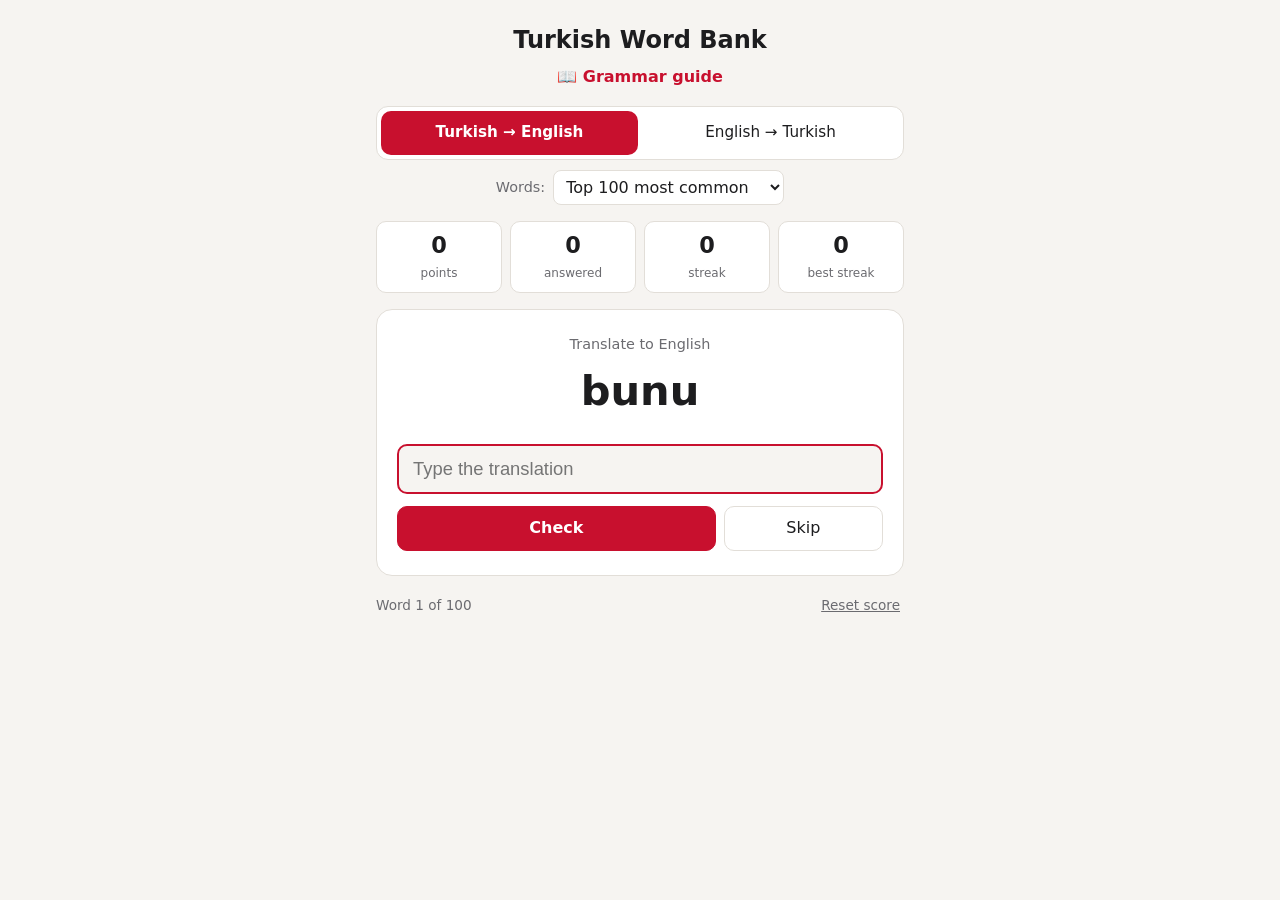
==== index.html @ 8930fc43 "Initial commit: Turkish word bank quiz and grammar guide Co-Authored-By: Claude Opus 5.5 <noreply@an" ====
<!doctype html>
<html lang="en">
<head>
  <meta charset="utf-8">
  <meta name="viewport" content="width=device-width, initial-scale=1, viewport-fit=cover">
  <meta name="theme-color" content="#c8102e">
  <title>Turkish Word Bank</title>
  <link rel="icon" href="data:image/svg+xml,<svg xmlns='http://www.w3.org/2000/svg' viewBox='0 0 100 100'><text y='.9em' font-size='90'>🇹🇷</text></svg>">
  <link rel="stylesheet" href="style.css">
</head>
<body>
  <main class="app">
    <header>
      <h1>Turkish Word Bank</h1>
      <a class="guide-link" href="grammar.html">📖 Grammar guide</a>
      <div class="direction" role="group" aria-label="Translation direction">
        <button type="button" data-dir="tr-en" class="active">Turkish → English</button>
        <button type="button" data-dir="en-tr">English → Turkish</button>
      </div>
      <label class="range">
        Words:
        <select id="range">
          <option value="100">Top 100 most common</option>
          <option value="250">Top 250 most common</option>
          <option value="500">Top 500 most common</option>
          <option value="1000">Top 1000 most common</option>
          <option value="0">All words</option>
        </select>
      </label>
    </header>

    <section class="stats" aria-live="polite">
      <div><span id="score">0</span><small>points</small></div>
      <div><span id="attempts">0</span><small>answered</small></div>
      <div><span id="streak">0</span><small>streak</small></div>
      <div><span id="best">0</span><small>best streak</small></div>
    </section>

    <section class="card">
      <p class="prompt-label" id="promptLabel">Translate to English</p>
      <p class="prompt" id="prompt">…</p>

      <form id="answerForm" autocomplete="off">
        <input id="answer" type="text" inputmode="text" autocapitalize="off" autocorrect="off" spellcheck="false" enterkeyhint="go" placeholder="Type the translation" aria-label="Your translation">
        <div class="tr-keys" id="trKeys" hidden>
          <button type="button">ç</button><button type="button">ğ</button><button type="button">ı</button><button type="button">İ</button><button type="button">ö</button><button type="button">ş</button><button type="button">ü</button>
        </div>
        <div class="actions">
          <button type="submit" id="checkBtn" class="primary">Check</button>
          <button type="button" id="skipBtn">Skip</button>
        </div>
      </form>

      <div id="feedback" class="feedback" hidden></div>
      <div class="after" id="after" hidden>
        <button type="button" id="nextBtn" class="primary">Next word →</button>
      </div>
    </section>

    <footer>
      <span id="progress"></span>
      <button type="button" id="resetBtn" class="link">Reset score</button>
    </footer>
  </main>

  <script src="words.js"></script>
  <script src="app.js"></script>
</body>
</html>
---- style.css ----
:root {
  --bg: #f6f4f1;
  --card: #ffffff;
  --text: #1d1d1f;
  --muted: #6b6b70;
  --border: #e2ded8;
  --accent: #c8102e;
  --accent-text: #ffffff;
  --good: #1f8a4c;
  --good-bg: #e6f4ec;
  --bad: #c0392b;
  --bad-bg: #fbeae8;
  --warn: #9a6400;
  --warn-bg: #fdf1dc;
}

@media (prefers-color-scheme: dark) {
  :root {
    --bg: #141416;
    --card: #1f1f23;
    --text: #f2f2f4;
    --muted: #9a9aa2;
    --border: #33333a;
    --accent: #e0384f;
    --good: #4cc77f;
    --good-bg: #173324;
    --bad: #ff6b5e;
    --bad-bg: #3a1c1a;
    --warn: #f0b44c;
    --warn-bg: #3a2c12;
  }
}

* { box-sizing: border-box; }

html, body { margin: 0; }

body {
  background: var(--bg);
  color: var(--text);
  font-family: system-ui, -apple-system, "Segoe UI", Roboto, sans-serif;
  line-height: 1.4;
  -webkit-text-size-adjust: 100%;
}

.app {
  max-width: 560px;
  margin: 0 auto;
  padding: max(16px, env(safe-area-inset-top)) 16px 32px;
}

header h1 {
  font-size: 1.5rem;
  margin: 8px 0 4px;
  text-align: center;
}

.guide-link {
  display: block;
  width: fit-content;
  margin: 0 auto 14px;
  padding: 4px 10px;
  color: var(--accent);
  font-weight: 600;
  text-decoration: none;
  border-radius: 8px;
}

.guide-link:hover { text-decoration: underline; }

button {
  font: inherit;
  cursor: pointer;
  border: 1px solid var(--border);
  background: var(--card);
  color: var(--text);
  border-radius: 10px;
  padding: 10px 16px;
  min-height: 44px;
}

button.primary {
  background: var(--accent);
  border-color: var(--accent);
  color: var(--accent-text);
  font-weight: 600;
}

button.link {
  border: none;
  background: none;
  color: var(--muted);
  text-decoration: underline;
  padding: 4px;
  min-height: 0;
}

.direction {
  display: grid;
  grid-template-columns: 1fr 1fr;
  gap: 4px;
  padding: 4px;
  background: var(--card);
  border: 1px solid var(--border);
  border-radius: 12px;
}

.direction button {
  border: none;
  background: transparent;
  font-size: 0.95rem;
}

.direction button.active {
  background: var(--accent);
  color: var(--accent-text);
  font-weight: 600;
}

.stats {
  display: grid;
  grid-template-columns: repeat(4, 1fr);
  gap: 8px;
  margin: 16px 0;
  text-align: center;
}

.stats div {
  background: var(--card);
  border: 1px solid var(--border);
  border-radius: 10px;
  padding: 8px 4px;
}

.stats span {
  display: block;
  font-size: 1.4rem;
  font-weight: 700;
}

.stats small {
  color: var(--muted);
  font-size: 0.75rem;
}

.card {
  background: var(--card);
  border: 1px solid var(--border);
  border-radius: 16px;
  padding: 24px 20px;
}

.prompt-label {
  margin: 0;
  color: var(--muted);
  font-size: 0.9rem;
  text-align: center;
}

.prompt {
  margin: 8px 0 24px;
  font-size: clamp(1.8rem, 8vw, 2.6rem);
  font-weight: 700;
  text-align: center;
  word-break: break-word;
}

input {
  width: 100%;
  font-size: 1.15rem; /* ≥16px stops iOS zooming on focus */
  padding: 12px 14px;
  border: 2px solid var(--border);
  border-radius: 10px;
  background: var(--bg);
  color: var(--text);
}

input:focus {
  outline: none;
  border-color: var(--accent);
}

.tr-keys {
  display: flex;
  flex-wrap: wrap;
  gap: 6px;
  margin-top: 8px;
}

.tr-keys button {
  flex: 1 0 36px;
  padding: 6px 0;
  min-height: 40px;
}

.tr-keys[hidden] { display: none; }

.actions {
  display: grid;
  grid-template-columns: 2fr 1fr;
  gap: 8px;
  margin-top: 12px;
}

.feedback {
  margin-top: 16px;
  padding: 14px 16px;
  border-radius: 10px;
  font-size: 1.05rem;
}

.feedback.good {
  background: var(--good-bg);
  color: var(--good);
}

.feedback.bad {
  background: var(--bad-bg);
  color: var(--text);
}

.feedback .title {
  font-weight: 700;
  margin-bottom: 6px;
}

.feedback.bad .title { color: var(--bad); }

.feedback .row { margin-top: 4px; }

.feedback .meanings {
  margin-top: 10px;
  padding-top: 8px;
  border-top: 1px solid var(--border);
  color: var(--text);
  font-size: 0.95rem;
}

.feedback .row small {
  color: var(--muted);
  display: inline-block;
  min-width: 6.5em;
}

.diff-wrong {
  background: var(--bad);
  color: #fff;
  border-radius: 3px;
  padding: 0 1px;
}

.diff-missing {
  background: var(--good);
  color: #fff;
  border-radius: 3px;
  padding: 0 1px;
}

.range {
  display: flex;
  align-items: center;
  justify-content: center;
  gap: 8px;
  margin-top: 10px;
  color: var(--muted);
  font-size: 0.9rem;
}

select {
  font: inherit;
  font-size: 1rem; /* ≥16px stops iOS zooming on focus */
  color: var(--text);
  background: var(--card);
  border: 1px solid var(--border);
  border-radius: 8px;
  padding: 6px 8px;
}

.after {
  display: flex;
  gap: 8px;
  margin-top: 12px;
}

.after button { flex: 1; }

footer {
  display: flex;
  justify-content: space-between;
  align-items: center;
  margin-top: 16px;
  color: var(--muted);
  font-size: 0.85rem;
}

[hidden] { display: none !important; }

@media (max-width: 380px) {
  .direction button { font-size: 0.85rem; padding: 8px 4px; }
  .stats span { font-size: 1.2rem; }
}
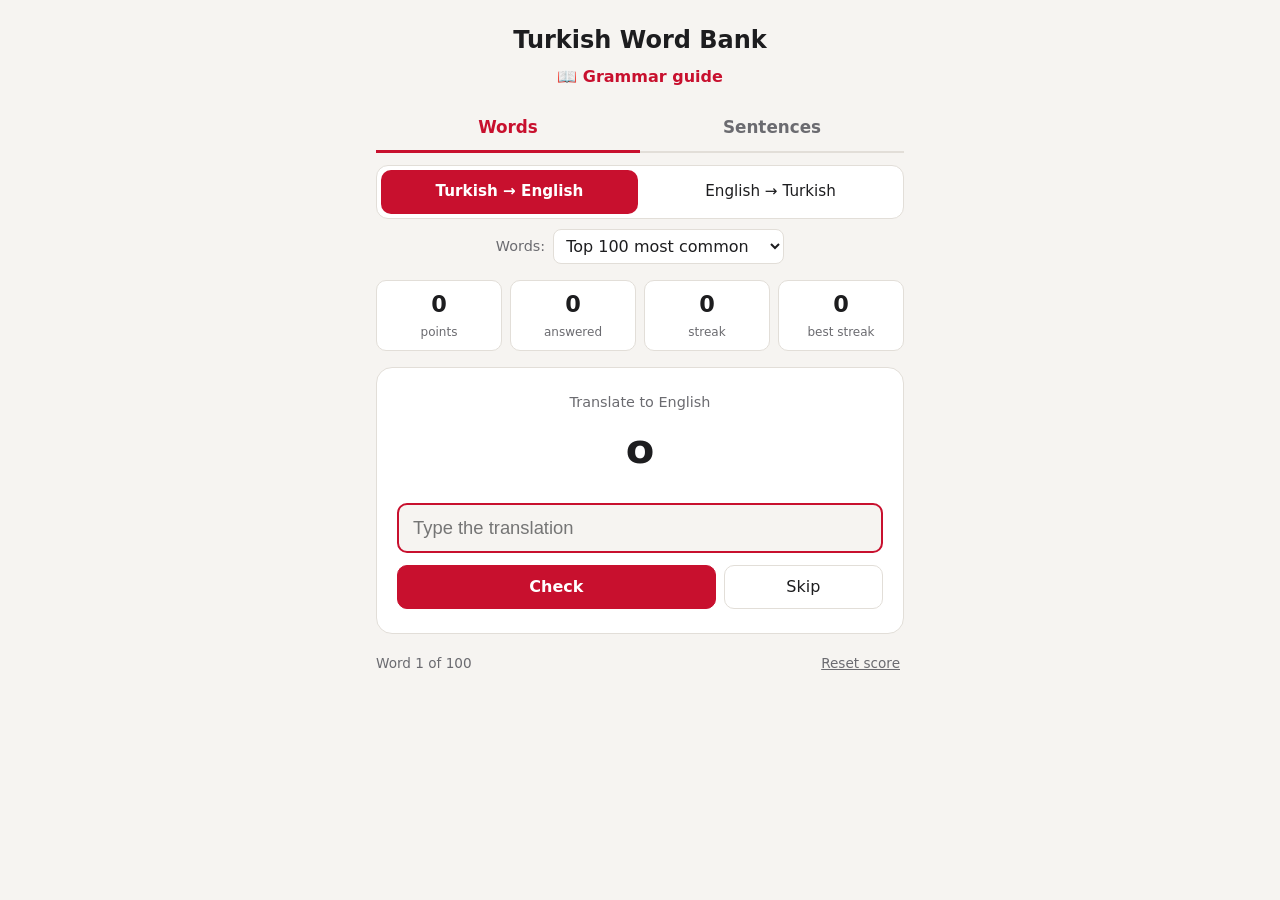
==== commit 30b261ff: "Adding more words and adding sentences" ====
--- a/index.html
+++ b/index.html
@@ -13,20 +13,38 @@
     <header>
       <h1>Turkish Word Bank</h1>
       <a class="guide-link" href="grammar.html">📖 Grammar guide</a>
-      <div class="direction" role="group" aria-label="Translation direction">
-        <button type="button" data-dir="tr-en" class="active">Turkish → English</button>
-        <button type="button" data-dir="en-tr">English → Turkish</button>
+      <div class="mode" role="group" aria-label="What to practise">
+        <button type="button" data-mode="words" class="active">Words</button>
+        <button type="button" data-mode="sentences">Sentences</button>
       </div>
-      <label class="range">
-        Words:
-        <select id="range">
-          <option value="100">Top 100 most common</option>
-          <option value="250">Top 250 most common</option>
-          <option value="500">Top 500 most common</option>
-          <option value="1000">Top 1000 most common</option>
-          <option value="0">All words</option>
-        </select>
-      </label>
+      <div id="wordControls">
+        <div class="direction" role="group" aria-label="Translation direction">
+          <button type="button" data-dir="tr-en" class="active">Turkish → English</button>
+          <button type="button" data-dir="en-tr">English → Turkish</button>
+        </div>
+        <label class="range">
+          Words:
+          <select id="range">
+            <option value="100">Top 100 most common</option>
+            <option value="250">Top 250 most common</option>
+            <option value="500">Top 500 most common</option>
+            <option value="1000">Top 1000 most common</option>
+            <option value="extra">500 everyday words</option>
+            <option value="0">All words</option>
+          </select>
+        </label>
+      </div>
+      <div id="sentenceControls" hidden>
+        <label class="range">
+          Difficulty:
+          <select id="level">
+            <option value="all">Mixed</option>
+            <option value="e">Easy</option>
+            <option value="m">Medium</option>
+            <option value="h">Hard</option>
+          </select>
+        </label>
+      </div>
     </header>
 
     <section class="stats" aria-live="polite">
@@ -41,9 +59,15 @@
       <p class="prompt" id="prompt">…</p>
 
       <form id="answerForm" autocomplete="off">
-        <input id="answer" type="text" inputmode="text" autocapitalize="off" autocorrect="off" spellcheck="false" enterkeyhint="go" placeholder="Type the translation" aria-label="Your translation">
-        <div class="tr-keys" id="trKeys" hidden>
-          <button type="button">ç</button><button type="button">ğ</button><button type="button">ı</button><button type="button">İ</button><button type="button">ö</button><button type="button">ş</button><button type="button">ü</button>
+        <div id="wordInput">
+          <input id="answer" type="text" inputmode="text" autocapitalize="off" autocorrect="off" spellcheck="false" enterkeyhint="go" placeholder="Type the translation" aria-label="Your translation">
+          <div class="tr-keys" id="trKeys" hidden>
+            <button type="button">ç</button><button type="button">ğ</button><button type="button">ı</button><button type="button">İ</button><button type="button">ö</button><button type="button">ş</button><button type="button">ü</button>
+          </div>
+        </div>
+        <div id="sentenceInput" hidden>
+          <div class="tiles answer-line" id="tilesAnswer" aria-label="Your translation" aria-live="polite"></div>
+          <div class="tiles bank" id="tilesBank" aria-label="Word choices"></div>
         </div>
         <div class="actions">
           <button type="submit" id="checkBtn" class="primary">Check</button>
@@ -64,6 +88,7 @@
   </main>
 
   <script src="words.js"></script>
+  <script src="sentences.js"></script>
   <script src="app.js"></script>
 </body>
 </html>
--- a/style.css
+++ b/style.css
@@ -95,6 +95,29 @@
   min-height: 0;
 }
 
+.mode {
+  display: grid;
+  grid-template-columns: 1fr 1fr;
+  margin-bottom: 12px;
+  border-bottom: 2px solid var(--border);
+}
+
+.mode button {
+  border: none;
+  border-bottom: 3px solid transparent;
+  border-radius: 0;
+  margin-bottom: -2px;
+  background: transparent;
+  color: var(--muted);
+  font-size: 1.05rem;
+  font-weight: 600;
+}
+
+.mode button.active {
+  color: var(--accent);
+  border-bottom-color: var(--accent);
+}
+
 .direction {
   display: grid;
   grid-template-columns: 1fr 1fr;
@@ -165,6 +188,58 @@
   word-break: break-word;
 }
 
+.prompt.sentence {
+  font-size: clamp(1.25rem, 5.5vw, 1.6rem);
+  line-height: 1.35;
+}
+
+.tiles {
+  display: flex;
+  flex-wrap: wrap;
+  gap: 8px;
+}
+
+.answer-line {
+  min-height: 58px;
+  padding: 8px 4px 10px;
+  border-bottom: 2px solid var(--border);
+  margin-bottom: 16px;
+}
+
+.bank {
+  justify-content: center;
+  margin-bottom: 4px;
+}
+
+.tile {
+  min-height: 42px;
+  padding: 6px 14px;
+  border: 1px solid var(--border);
+  border-bottom-width: 3px;
+  border-radius: 10px;
+  background: var(--card);
+  font-size: 1.05rem;
+  line-height: 1.2;
+  touch-action: manipulation;
+}
+
+.tile:active { transform: translateY(1px); }
+
+.tile.used {
+  visibility: visible;
+  background: var(--border);
+  border-color: var(--border);
+  color: transparent;
+  cursor: default;
+}
+
+.locked .tile { cursor: default; }
+
+.locked .bank { display: none; }
+
+button:disabled { opacity: 0.5; cursor: default; }
+.tile.used:disabled { opacity: 1; }
+
 input {
   width: 100%;
   font-size: 1.15rem; /* ≥16px stops iOS zooming on focus */
